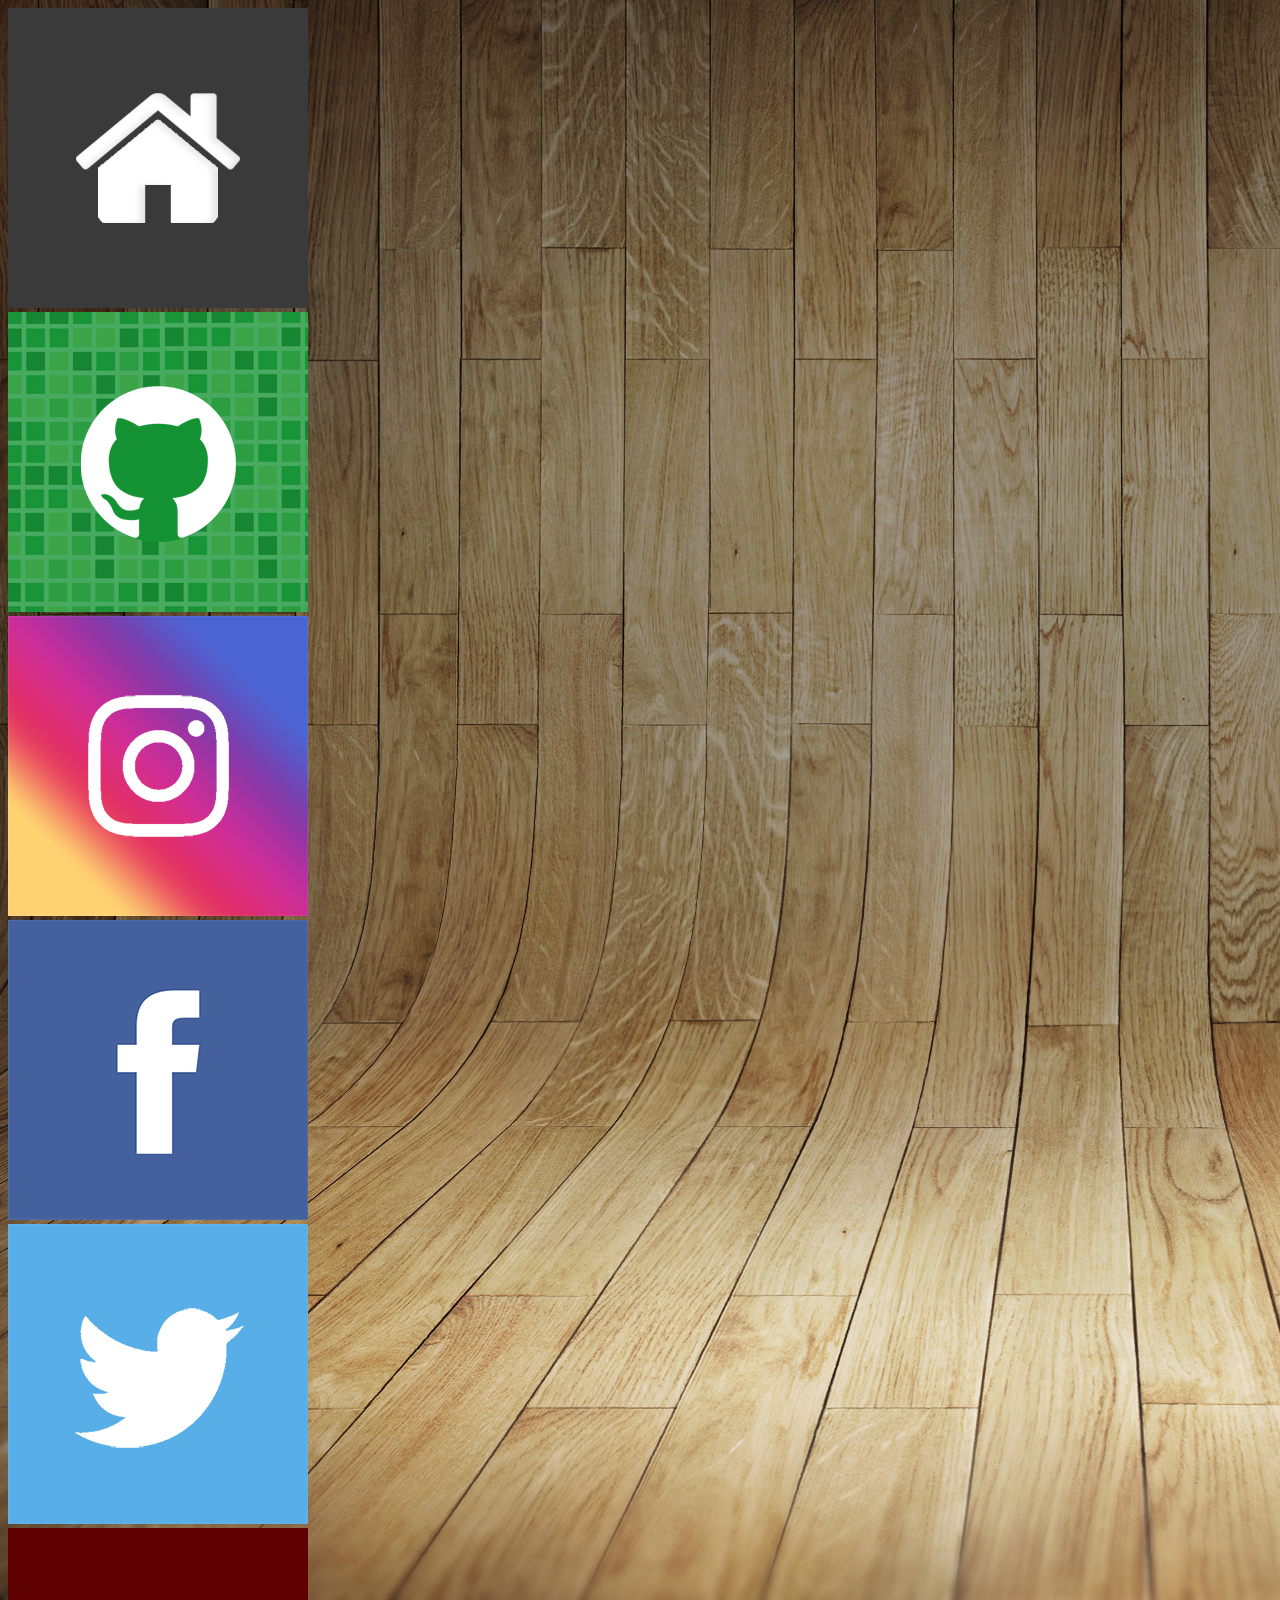
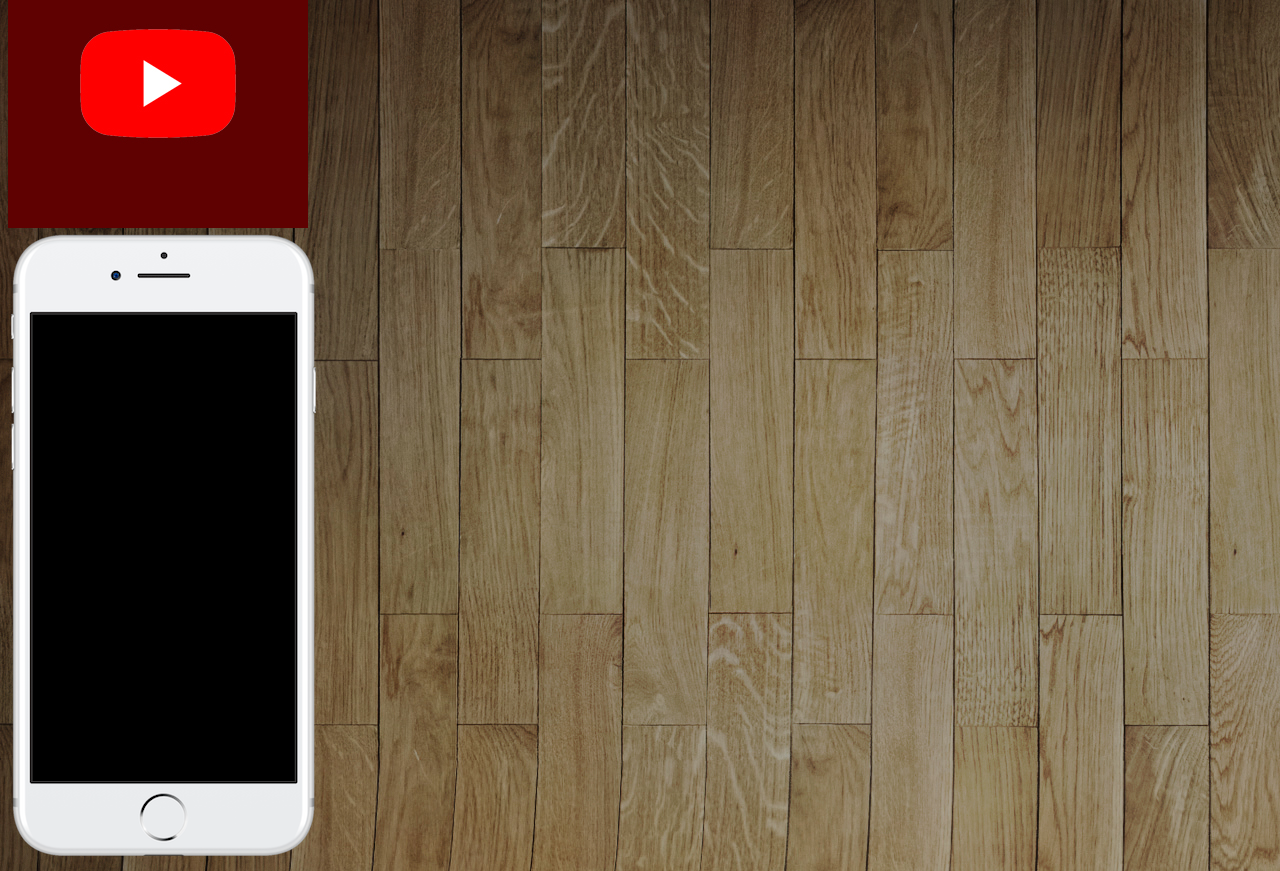
==== index.html @ e5edd7a4 "att" ====
<!DOCTYPE html>
<html lang="pt-br">
<head>
    <meta charset="UTF-8">
    <meta name="viewport" content="width=device-width, initial-scale=1.0">
    <title>Projeto</title>
    <link rel="shortcut icon" href="favicon.ico" type="image/x-icon">
    <link rel="stylesheet" href="style.css">
</head>
<body>
    <nav>
        <img src="imagens/logo-home.jpg" alt="logo home">
        <img src="imagens/logo-github.jpg" alt="logo github">
        <img src="imagens/logo-instagram.jpg" alt="logo instagram">
        <img src="imagens/logo-facebook.jpg" alt="logo facebook">
        <img src="imagens/logo-twitter.jpg" alt="logo twitter">
        <img src="imagens/logo-youtube.jpg" alt="logo youtube">
    </nav>
    <main>
        <img src="imagens/frame-iphone.png" alt="frame iphone">
    </main>
</body>
</html>
---- style.css ----
@charset "UTF-8";

:root {

}

* {

}

body {
    background-image: url(imagens/fundo-madeira.jpg);
}

nav {
    width:100px;
    border-radius: 50%;
}
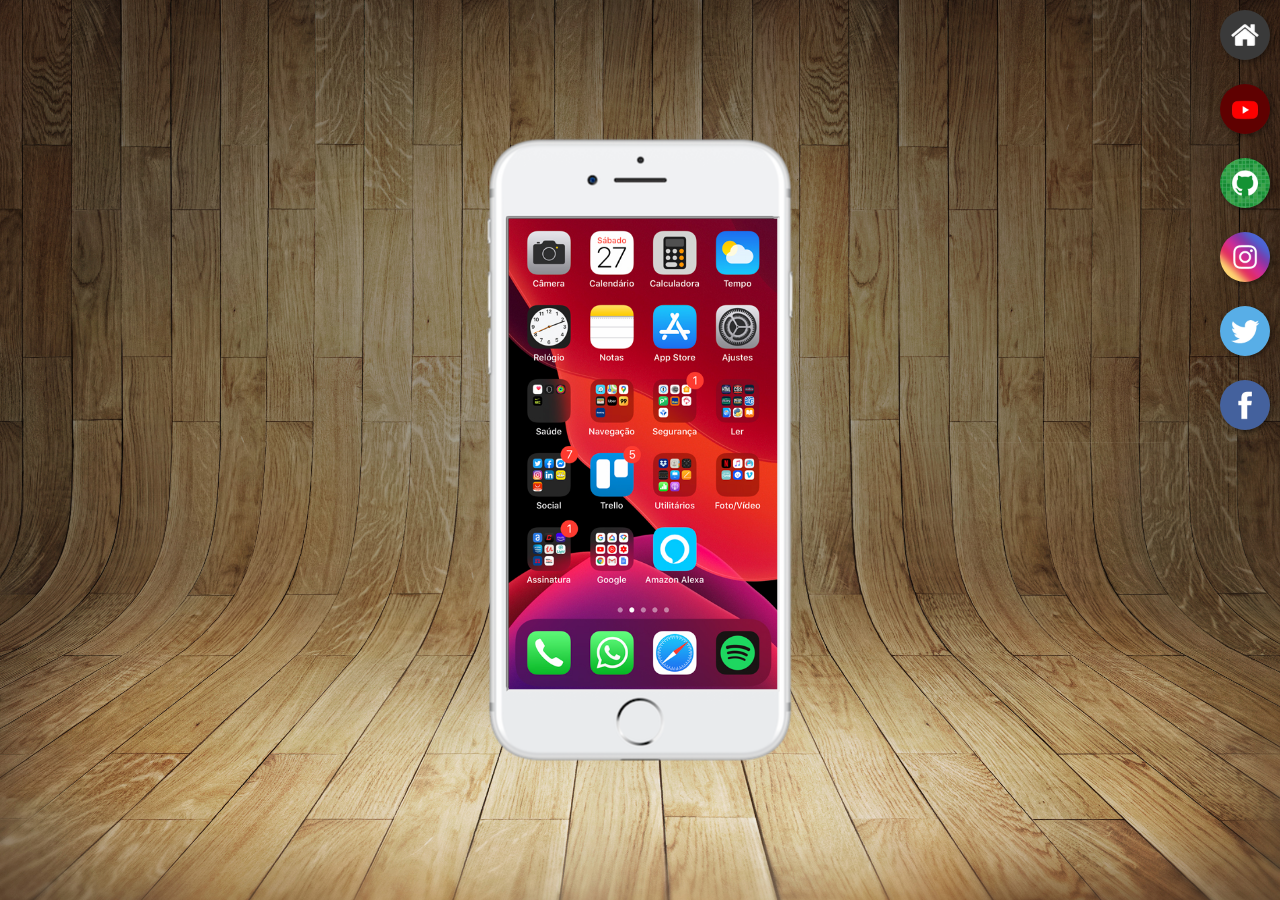
==== commit d2c595ca: "novo" ====
--- a/index.html
+++ b/index.html
@@ -3,21 +3,29 @@
 <head>
     <meta charset="UTF-8">
     <meta name="viewport" content="width=device-width, initial-scale=1.0">
-    <title>Projeto</title>
+    <title>Projeto Social</title>
     <link rel="shortcut icon" href="favicon.ico" type="image/x-icon">
-    <link rel="stylesheet" href="style.css">
+    <link rel="stylesheet" href="estilos/style.css">
 </head>
 <body>
-    <nav>
-        <img src="imagens/logo-home.jpg" alt="logo home">
-        <img src="imagens/logo-github.jpg" alt="logo github">
-        <img src="imagens/logo-instagram.jpg" alt="logo instagram">
-        <img src="imagens/logo-facebook.jpg" alt="logo facebook">
-        <img src="imagens/logo-twitter.jpg" alt="logo twitter">
-        <img src="imagens/logo-youtube.jpg" alt="logo youtube">
-    </nav>
     <main>
-        <img src="imagens/frame-iphone.png" alt="frame iphone">
+        <section id="celular">
+            <iframe name="tela" id="tela" src="home.html"></iframe>
+        </section>
+        <section id="redes-sociais">
+            <a href="home.html" target="tela"><img src="imagens/logo-home.jpg" alt="Home"></a> <br>
+
+            <a href="youtube.html" target="tela"><img src="imagens/logo-youtube.jpg" alt="Youtube"></a> <br>
+
+            <a href="github.html" target="tela"><img src="imagens/logo-github.jpg" alt="Github"></a> <br>
+
+            <a href="instagram.html" target="tela"><img src="imagens/logo-instagram.jpg" alt="Instagram"></a> <br>
+
+            <a href="twitter.html" target="tela"><img src="imagens/logo-twitter.jpg" alt="Twitter"></a> <br>
+
+            <a href="facebook.html" target="tela"><img src="imagens/logo-facebook.jpg" alt="Facebook"></a>
+
+        </section>
     </main>
 </body>
 </html>
--- a/estilos/style.css
+++ b/estilos/style.css
@@ -0,0 +1,74 @@
+@charset "UTF-8";
+
+:root {
+
+}
+
+* {
+    margin: 0px;
+    padding: 0px;
+    font-family: Arial, Helvetica, sans-serif;
+}
+
+html, body {
+    height: 100vh;
+    width: 100vw;
+    background: url('../imagens/fundo-madeira.jpg') no-repeat top center;
+    background-size: cover;
+    background-attachment: fixed;
+}
+
+main {
+    position: relative;
+    height: 100vh;
+    
+}
+
+section#celular {
+    position: absolute;
+    top: 50%;
+    left: 50%;
+    transform: translate(-50%, -50%);
+
+    height: 627px;
+    width: 311px;
+   background: url(../imagens/frame-iphone.png) no-repeat;
+   
+}
+
+iframe#tela {
+    position: relative;
+    top: 80px;
+    left: 22px;
+
+    width: 269px;
+    height: 471px;
+}
+
+iframe#insta {
+    position: absolute;
+    top: 80px;
+    left: 22px;
+
+    width: 267px;
+    height: 471px;
+
+}
+section#redes-sociais{
+    text-align: right;
+}
+
+a > img {
+    width: 50px;
+    margin: 10px;
+    border-radius: 50%;
+    box-shadow: 2px 2px 5px rgba(0, 0, 0, 0.400);
+    box-sizing: border-box;
+}
+
+section#redes-sociais img:hover {
+    border: 2px solid rgba(255, 255, 255, 0.623);
+    transform: translate(-3px, -3px);
+    box-shadow: 5px 5px 10px rgba(0, 0, 0, 0.616);
+    transition: transform 0.3s, border 1;
+}
